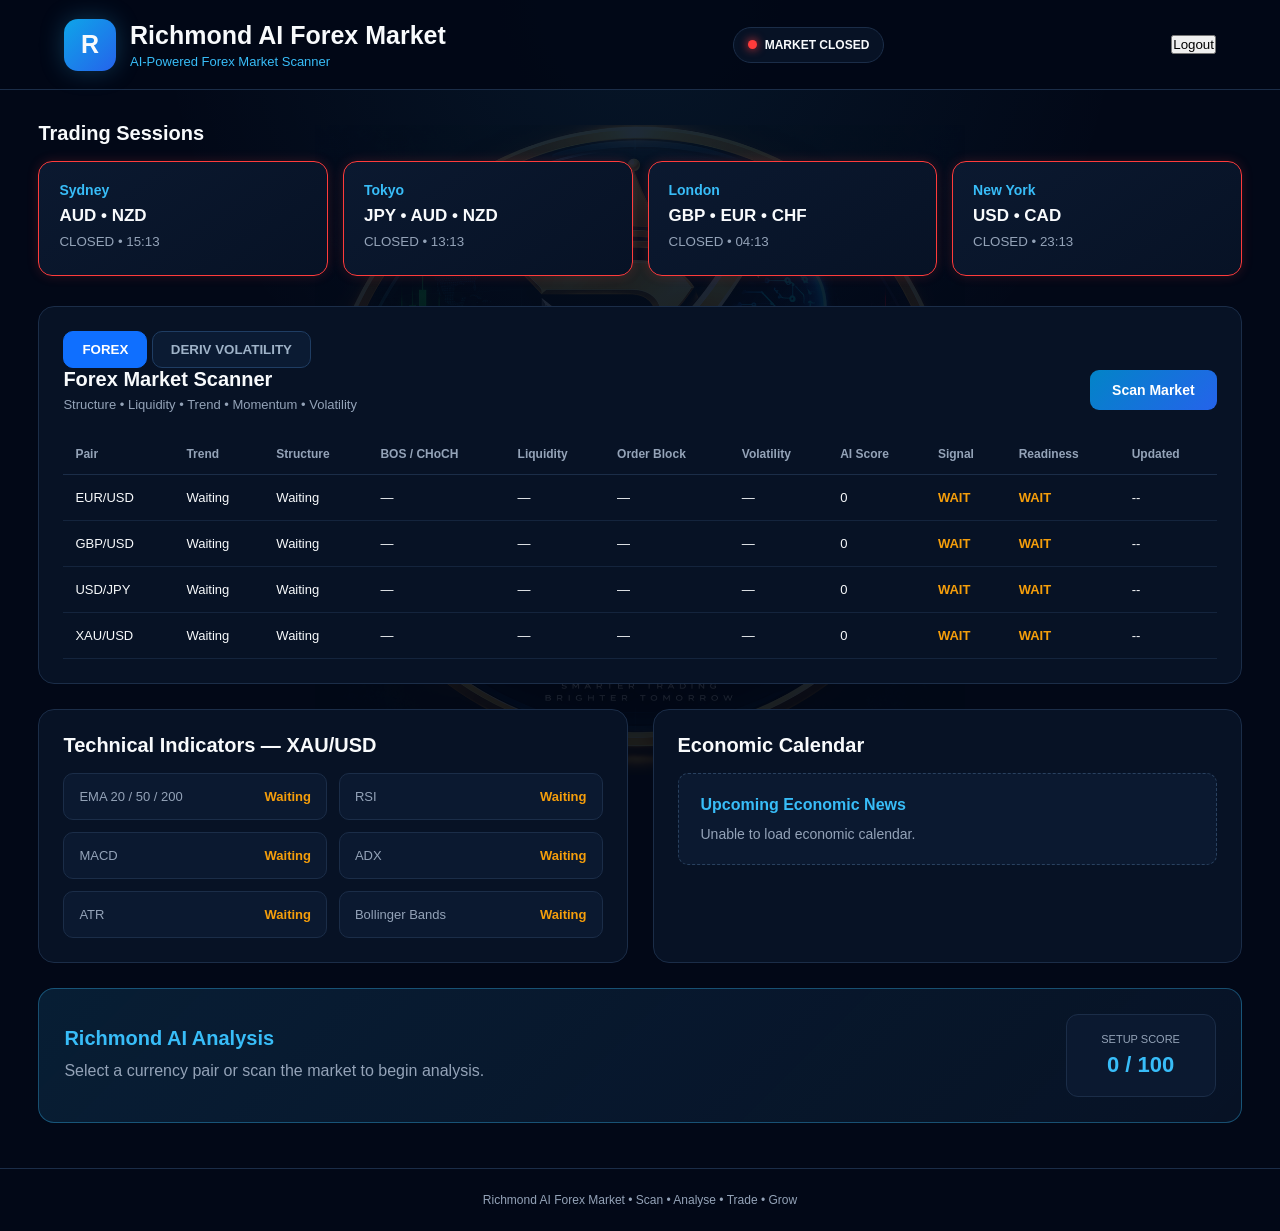
==== index.html @ 880a2e60 "Update index.html" ====
<!DOCTYPE html>
<html lang="en">
<head>
  <meta charset="UTF-8">
  <meta name="viewport" content="width=device-width, initial-scale=1.0">

  <title>Richmond AI Forex Market</title>

 <link rel="stylesheet" href="styles.css?v=2">
</head>

<body>

  <header class="topbar">

    <div class="brand">
      <div class="brand-icon">R</div>

      <div>
        <h1>Richmond AI Forex Market</h1>
        <p>AI-Powered Forex Market Scanner</p>
      </div>
    </div>

    <div class="market-status" id="marketStatusBadge">
      <span class="live-dot"></span>
      MARKET SCANNER
    </div>
<button id="logoutButton" class="logout-button" type="button">
  Logout
</button>
  </header>


  <main class="dashboard">

    <section class="sessions-section">

      <h2>Trading Sessions</h2>

      <div class="session-grid">

        <div class="session-card" id="sydneySession">
          <span>Sydney</span>
          <strong>AUD • NZD</strong>
          <small>Session Monitor</small>
        </div>

        <div class="session-card" id="tokyoSession">
          <span>Tokyo</span>
          <strong>JPY • AUD • NZD</strong>
          <small>Session Monitor</small>
        </div>

        <div class="session-card" id="londonSession">
          <span>London</span>
          <strong>GBP • EUR • CHF</strong>
          <small>Session Monitor</small>
        </div>

        <div class="session-card" id="newYorkSession">
          <span>New York</span>
          <strong>USD • CAD</strong>
          <small>Session Monitor</small>
        </div>

      </div>

    </section>


    <section class="scanner-section">
<div class="market-selector">
    <button id="forexModeBtn" class="market-mode active">FOREX</button>
    <button id="derivModeBtn" class="market-mode">DERIV VOLATILITY</button>
</div>
      <div class="section-heading">

        <div>
          <h2>Forex Market Scanner</h2>
          <p>Structure • Liquidity • Trend • Momentum • Volatility</p>
        </div>

        <button id="scanMarketBtn">
          Scan Market
        </button>

      </div>

<div id="signalAlert" class="signal-alert" hidden></div>
      <div class="scanner-table-wrapper">

        <table class="scanner-table">

          <thead>
            <tr>
              <th>Pair</th>
              <th>Trend</th>
              <th>Structure</th>
              <th>BOS / CHoCH</th>
              <th>Liquidity</th>
              <th>Order Block</th>
              <th>Volatility</th>
              <th>AI Score</th>
              <th>Signal</th>
              <th>Readiness</th>
              <th>Updated</th>
            </tr>
          </thead>

          <tbody id="scannerBody">

            <tr>
              <td>EUR/USD</td>
              <td>Waiting</td>
              <td>Waiting</td>
              <td>—</td>
              <td>—</td>
              <td>—</td>
              <td>—</td>
              <td>0</td>
             <td class="wait">WAIT</td>
<td class="wait">WAIT</td>
              <td class="updated">--</td>
            </tr>

            <tr>
              <td>GBP/USD</td>
              <td>Waiting</td>
              <td>Waiting</td>
              <td>—</td>
              <td>—</td>
              <td>—</td>
              <td>—</td>
              <td>0</td>
              <td class="wait">WAIT</td>
<td class="wait">WAIT</td>
              <td class="updated">--</td>
            </tr>

            <tr>
              <td>USD/JPY</td>
              <td>Waiting</td>
              <td>Waiting</td>
              <td>—</td>
              <td>—</td>
              <td>—</td>
              <td>—</td>
     <td>0</td>
<td class="wait">WAIT</td>
<td class="wait">WAIT</td>
   <td class="updated">--</td>         
            </tr>

            <tr>
              <td>XAU/USD</td>
              <td>Waiting</td>
              <td>Waiting</td>
              <td>—</td>
              <td>—</td>
              <td>—</td>
              <td>—</td>
              <td>0</td>
              <td class="wait">WAIT</td>
              <td class="wait">WAIT</td>
              <td class="updated">--</td>
            </tr>

          </tbody>

        </table>

      </div>

    </section>


    <section class="lower-grid">

      <div class="panel">

       <h2 id="indicatorTitle">Technical Indicators — XAU/USD</h2>

        <div class="indicator-grid">

          <div>
            <span>EMA 20 / 50 / 200</span>
            <strong id="emaValue">Waiting</strong>
          </div>

          <div>
            <span>RSI</span>
            <strong id="rsiValue">Waiting</strong>
          </div>

          <div>
            <span>MACD</span>
           <strong id="macdValue">Waiting</strong>
          </div>

          <div>
            <span>ADX</span>
            <strong id="adxValue">Waiting</strong>
          </div>

          <div>
            <span>ATR</span>
           <strong id="atrValue">Waiting</strong>
          </div>

          <div>
            <span>Bollinger Bands</span>
            <strong id="bbValue">Waiting</strong>
          </div>

        </div>

      </div>


      <div class="panel">

        <h2>Economic Calendar</h2>

        <div class="calendar-placeholder" id="economicCalendar">
          <strong>Upcoming High-Impact News</strong>

          <p>
            Economic calendar connection will appear here.
          </p>
        </div>

      </div>

    </section>


    <section class="ai-panel">

      <div>
        <h2>Richmond AI Analysis</h2>

        <p id="aiAnalysis">
          Select a currency pair or scan the market to begin analysis.
        </p>
      </div>

      <div class="ai-score">
        <span>SETUP SCORE</span>
        <strong>0 / 100</strong>
      </div>

    </section>

  </main>


  <footer>
    Richmond AI Forex Market • Scan • Analyse • Trade • Grow
  </footer>


  <script src="script.js?v=9"></script>

</body>
</html>
---- styles.css ----
* {
  box-sizing: border-box;
  margin: 0;
  padding: 0;
}

:root {
  --bg: #020817;
  --panel: #071225;
  --panel-light: #0b1930;
  --border: #1b2d48;
  --text: #f8fafc;
  --muted: #94a3b8;
  --blue: #38bdf8;
  --green: #22c55e;
  --red: #ef4444;
  --yellow: #f59e0b;
}

body {
  min-height: 100vh;
  font-family: Arial, Helvetica, sans-serif;
  background:
    radial-gradient(circle at top, rgba(56, 189, 248, 0.08), transparent 35%),
    var(--bg);
  color: var(--text);
}

/* TOP HEADER */

.topbar {
  width: 100%;
  min-height: 90px;
  padding: 18px 5%;
  display: flex;
  align-items: center;
  justify-content: space-between;
  border-bottom: 1px solid var(--border);
  background: rgba(2, 8, 23, 0.95);
}

.brand {
  display: flex;
  align-items: center;
  gap: 14px;
}

.brand-icon {
  width: 52px;
  height: 52px;
  border-radius: 14px;
  display: flex;
  align-items: center;
  justify-content: center;
  background: linear-gradient(135deg, #0ea5e9, #2563eb);
  font-size: 25px;
  font-weight: 800;
  box-shadow: 0 0 25px rgba(56, 189, 248, 0.25);
}

.brand h1 {
  font-size: 25px;
  margin-bottom: 4px;
}

.brand p {
  color: var(--blue);
  font-size: 13px;
}

.market-status {
  display: flex;
  align-items: center;
  gap: 8px;
  padding: 10px 14px;
  border: 1px solid var(--border);
  border-radius: 20px;
  font-size: 12px;
  font-weight: bold;
  background: var(--panel);
}

.live-dot {
  width: 9px;
  height: 9px;
  border-radius: 50%;
  background: var(--green);
  box-shadow: 0 0 10px var(--green);
}

.market-status.closed .live-dot {
  background: #ff3b3b;
  box-shadow: 0 0 10px #ff3b3b;
}

/* MAIN DASHBOARD */

.dashboard {
  width: min(1500px, 94%);
  margin: 0 auto;
  padding: 32px 0 45px;
}

.dashboard h2 {
  font-size: 20px;
  margin-bottom: 16px;
}

/* TRADING SESSIONS */

.sessions-section {
  margin-bottom: 30px;
}

.session-grid {
  display: grid;
  grid-template-columns: repeat(4, 1fr);
  gap: 15px;
}

.session-card {
  min-height: 115px;
  padding: 20px;
  border: 1px solid var(--border);
  border-radius: 14px;
  background: linear-gradient(145deg, var(--panel-light), var(--panel));
  display: flex;
  flex-direction: column;
  gap: 8px;
}
.session-card.open {
  border-color: #22c55e;
  box-shadow: 0 0 12px rgba(34, 197, 94, 0.25);
}

.session-card.closed {
  border-color: #ff3b3b;
  box-shadow: 0 0 12px rgba(255, 59, 59, 0.18);
}
.session-card span {
  color: var(--blue);
  font-size: 14px;
  font-weight: bold;
}

.session-card strong {
  font-size: 17px;
}

.session-card small {
  color: var(--muted);
}

/* MARKET SCANNER */

.scanner-section {
  border: 1px solid var(--border);
  border-radius: 16px;
  background: var(--panel);
  padding: 24px;
  margin-bottom: 25px;
}

.section-heading {
  display: flex;
  justify-content: space-between;
  align-items: center;
  gap: 20px;
  margin-bottom: 22px;
}

.section-heading h2 {
  margin-bottom: 6px;
}

.section-heading p {
  color: var(--muted);
  font-size: 13px;
}

#scanMarketBtn {
  border: none;
  border-radius: 9px;
  padding: 12px 22px;
  background: linear-gradient(135deg, #0284c7, #2563eb);
  color: white;
  font-size: 14px;
  font-weight: bold;
  cursor: pointer;
}

#scanMarketBtn:hover {
  transform: translateY(-1px);
  box-shadow: 0 5px 20px rgba(37, 99, 235, 0.35);
}

.scanner-table-wrapper {
  width: 100%;
  overflow-x: auto;
}

.scanner-table {
  width: 100%;
  border-collapse: collapse;
  min-width: 950px;
}

.scanner-table th {
  color: var(--muted);
  font-size: 12px;
  text-align: left;
  padding: 13px 12px;
  border-bottom: 1px solid var(--border);
}

.scanner-table td {
  padding: 15px 12px;
  border-bottom: 1px solid rgba(27, 45, 72, 0.7);
  font-size: 13px;
}

.scanner-table tbody tr:hover {
  background: rgba(56, 189, 248, 0.04);
}

.wait {
  color: var(--yellow);
  font-weight: bold;
}

/* INDICATORS + CALENDAR */

.lower-grid {
  display: grid;
  grid-template-columns: 1fr 1fr;
  gap: 25px;
  margin-bottom: 25px;
}

.panel {
  padding: 24px;
  border: 1px solid var(--border);
  border-radius: 16px;
  background: var(--panel);
}

.indicator-grid {
  display: grid;
  grid-template-columns: repeat(2, 1fr);
  gap: 12px;
}

.indicator-grid div {
  padding: 15px;
  border: 1px solid var(--border);
  border-radius: 10px;
  background: var(--panel-light);
  display: flex;
  justify-content: space-between;
  gap: 10px;
}

.indicator-grid span {
  color: var(--muted);
  font-size: 13px;
}

.indicator-grid strong {
  color: var(--yellow);
  font-size: 13px;
}

.calendar-placeholder {
  padding: 22px;
  border-radius: 10px;
  border: 1px dashed #29415f;
  background: var(--panel-light);
}

.calendar-placeholder strong {
  color: var(--blue);
}

.calendar-placeholder p {
  color: var(--muted);
  margin-top: 12px;
  font-size: 14px;
}

/* AI ANALYSIS */

.ai-panel {
  display: flex;
  justify-content: space-between;
  align-items: center;
  gap: 25px;
  padding: 25px;
  border: 1px solid rgba(56, 189, 248, 0.35);
  border-radius: 16px;
  background:
    linear-gradient(135deg, rgba(14, 165, 233, 0.08), transparent),
    var(--panel);
}

.ai-panel h2 {
  color: var(--blue);
  margin-bottom: 8px;
}

.ai-panel p {
  color: var(--muted);
  line-height: 1.6;
}

.ai-score {
  min-width: 150px;
  padding: 18px;
  text-align: center;
  border: 1px solid var(--border);
  border-radius: 12px;
  background: var(--panel-light);
}

.ai-score span {
  display: block;
  color: var(--muted);
  font-size: 11px;
  margin-bottom: 7px;
}

.ai-score strong {
  color: var(--blue);
  font-size: 22px;
}

/* FOOTER */

footer {
  width: 100%;
  padding: 24px;
  border-top: 1px solid var(--border);
  color: var(--muted);
  text-align: center;
  font-size: 12px;
}

/* MOBILE */

@media (max-width: 900px) {
  .session-grid {
    grid-template-columns: repeat(2, 1fr);
  }

  .lower-grid {
    grid-template-columns: 1fr;
  }

  .topbar {
    align-items: flex-start;
  }

  .brand h1 {
    font-size: 20px;
  }
}

@media (max-width: 600px) {
  .dashboard {
    width: 92%;
    padding-top: 20px;
  }

  .topbar {
    padding: 15px 4%;
  }

  .market-status {
    display: none;
  }

  .brand-icon {
    width: 44px;
    height: 44px;
  }

  .brand h1 {
    font-size: 17px;
  }

  .brand p {
    font-size: 11px;
  }

  .session-grid {
    grid-template-columns: 1fr;
  }

  .scanner-section,
  .panel,
  .ai-panel {
    padding: 17px;
  }

  .section-heading {
    align-items: flex-start;
    flex-direction: column;
  }

  #scanMarketBtn {
    width: 100%;
  }

  .indicator-grid {
    grid-template-columns: 1fr;
  }

  .ai-panel {
    flex-direction: column;
    align-items: stretch;
  }

  .ai-score {
    width: 100%;
  }
}
/* ===== RICHMOND AI BACKGROUND LOGO ===== */

body::before {
  content: "";
  position: fixed;
  inset: 0;
  background: url("./richmond-ai-logo.png") center center / 650px auto no-repeat;
 opacity: 0.10;
  pointer-events: none;
  z-index: 0;
}

body > * {
  position: relative;
  z-index: 1;
}
/* ===== SIGNAL ALERT ===== */

.signal-alert {
  margin: 16px 0;
  padding: 16px 20px;
  border-radius: 10px;
  font-size: 16px;
  font-weight: 700;
  text-align: center;
  letter-spacing: 0.5px;
}

.signal-alert.buy {
  background: rgba(0, 200, 120, 0.15);
  border: 1px solid #00c878;
  color: #00e68a;
}

.signal-alert.sell {
  background: rgba(255, 70, 70, 0.15);
  border: 1px solid #ff4646;
  color: #ff5c5c;
}
.buy-text {
  color: #00e68a;
}

.sell-text {
  color: #ff5c5c;
}
@media (max-width: 768px) {
  body::before {
    background-size: 360px auto;
    opacity: 0.045;
  }
}
/* ===== RICHMOND AI TRADE LEVELS GRID ===== */

.trade-levels-grid {
    display: grid;
    grid-template-columns: repeat(2, minmax(0, 1fr));
    gap: 12px;
}

.trade-levels-grid .indicator-item {
    background: #10233c;
    border: 1px solid #1d3858;
    border-radius: 10px;
    padding: 14px 16px;
}

@media (max-width: 768px) {
    .trade-levels-grid {
        grid-template-columns: 1fr;
    }
}

/* ===== TRADE LEVEL VALUE COLORS ===== */

#entryValue {
    color: #38bdf8;
}

#stopLossValue {
    color: #ff5c5c;
}

#tp1Value,
#tp2Value {
    color: #00e68a;
}

#riskRewardValue {
    color: #f59e0b;
}
.trade-levels-grid #lastUpdatedValue {
    color: #94a3b8 !important;
    font-weight: 600;
}
}

.market-selector {
  display: flex;
  gap: 10px;
  margin-bottom: 16px;
}

.market-mode {
  background: #0b1b33;
  border: 1px solid #1f3d63;
  color: #9fb3c8;
  padding: 10px 18px;
  border-radius: 10px;
  font-weight: 700;
  cursor: pointer;
}

.market-mode.active {
  background: #0f6fff;
  border-color: #0f6fff;
  color: #ffffff;
}
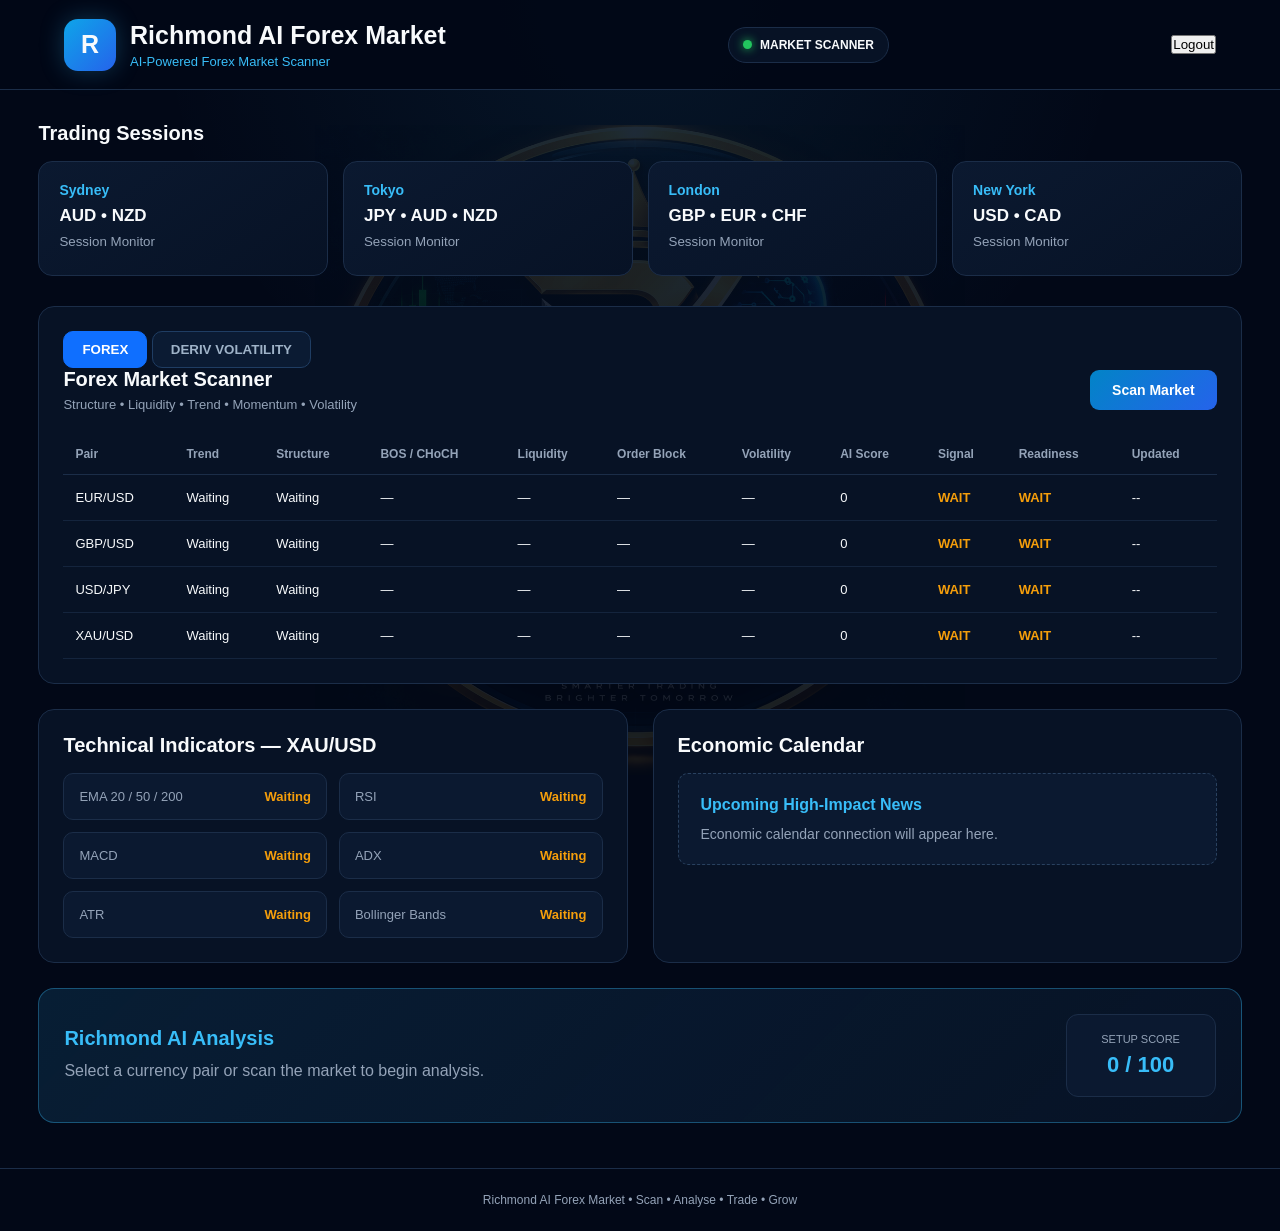
==== commit 08490903: "Update index.html" ====
--- a/index.html
+++ b/index.html
@@ -260,7 +260,7 @@
   </footer>
 
 
-  <script src="script.js?v=9"></script>
+  <script src="script.js?v=15"></script>
 
 </body>
 </html>
--- a/styles.css
+++ b/styles.css
@@ -469,6 +469,9 @@
 .sell-text {
   color: #ff5c5c;
 }
+.signal-item {
+    white-space: nowrap;
+}
 @media (max-width: 768px) {
   body::before {
     background-size: 360px auto;
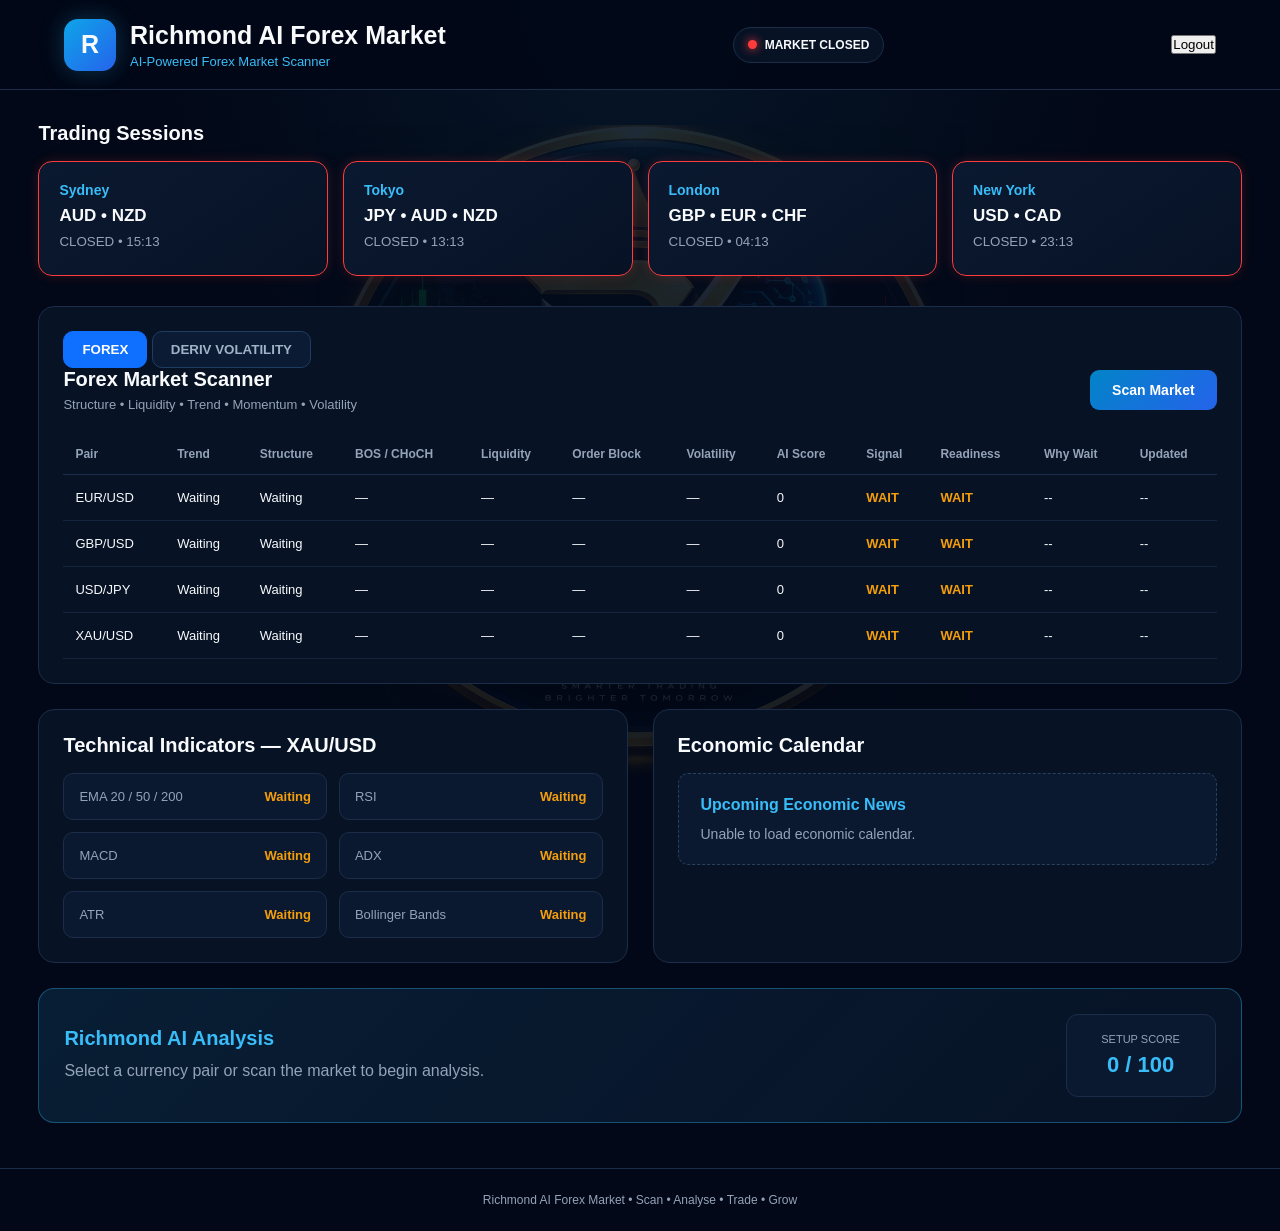
==== commit 4c3a5482: "Add Why Wait column to scanner" ====
--- a/index.html
+++ b/index.html
@@ -104,6 +104,7 @@
               <th>AI Score</th>
               <th>Signal</th>
               <th>Readiness</th>
+              <th>Why Wait</th>
               <th>Updated</th>
             </tr>
           </thead>
@@ -121,6 +122,7 @@
               <td>0</td>
              <td class="wait">WAIT</td>
 <td class="wait">WAIT</td>
+              <td class="why-wait">--</td>
               <td class="updated">--</td>
             </tr>
 
@@ -135,6 +137,7 @@
               <td>0</td>
               <td class="wait">WAIT</td>
 <td class="wait">WAIT</td>
+              <td class="why-wait">--</td>
               <td class="updated">--</td>
             </tr>
 
@@ -149,6 +152,7 @@
      <td>0</td>
 <td class="wait">WAIT</td>
 <td class="wait">WAIT</td>
+              <td class="why-wait">--</td>
    <td class="updated">--</td>         
             </tr>
 
@@ -163,6 +167,7 @@
               <td>0</td>
               <td class="wait">WAIT</td>
               <td class="wait">WAIT</td>
+              <td class="why-wait">--</td>
               <td class="updated">--</td>
             </tr>
 
